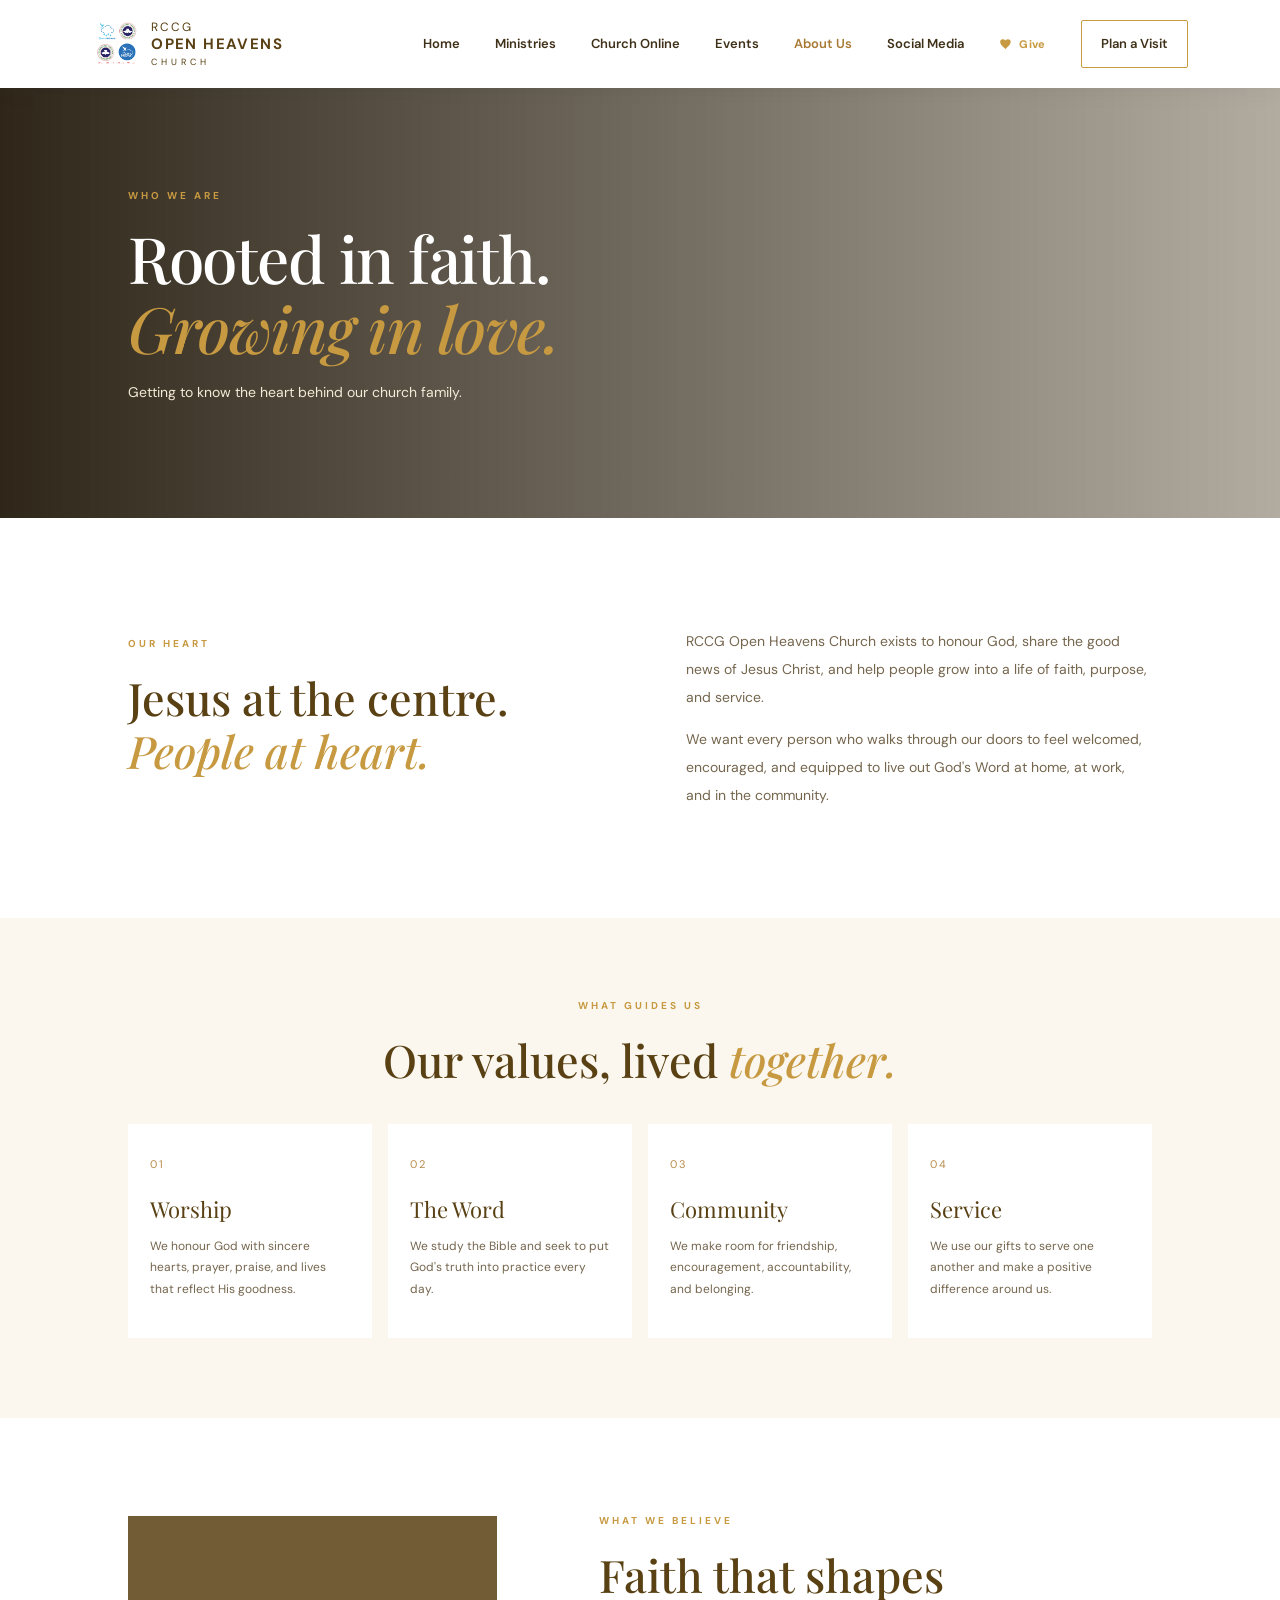
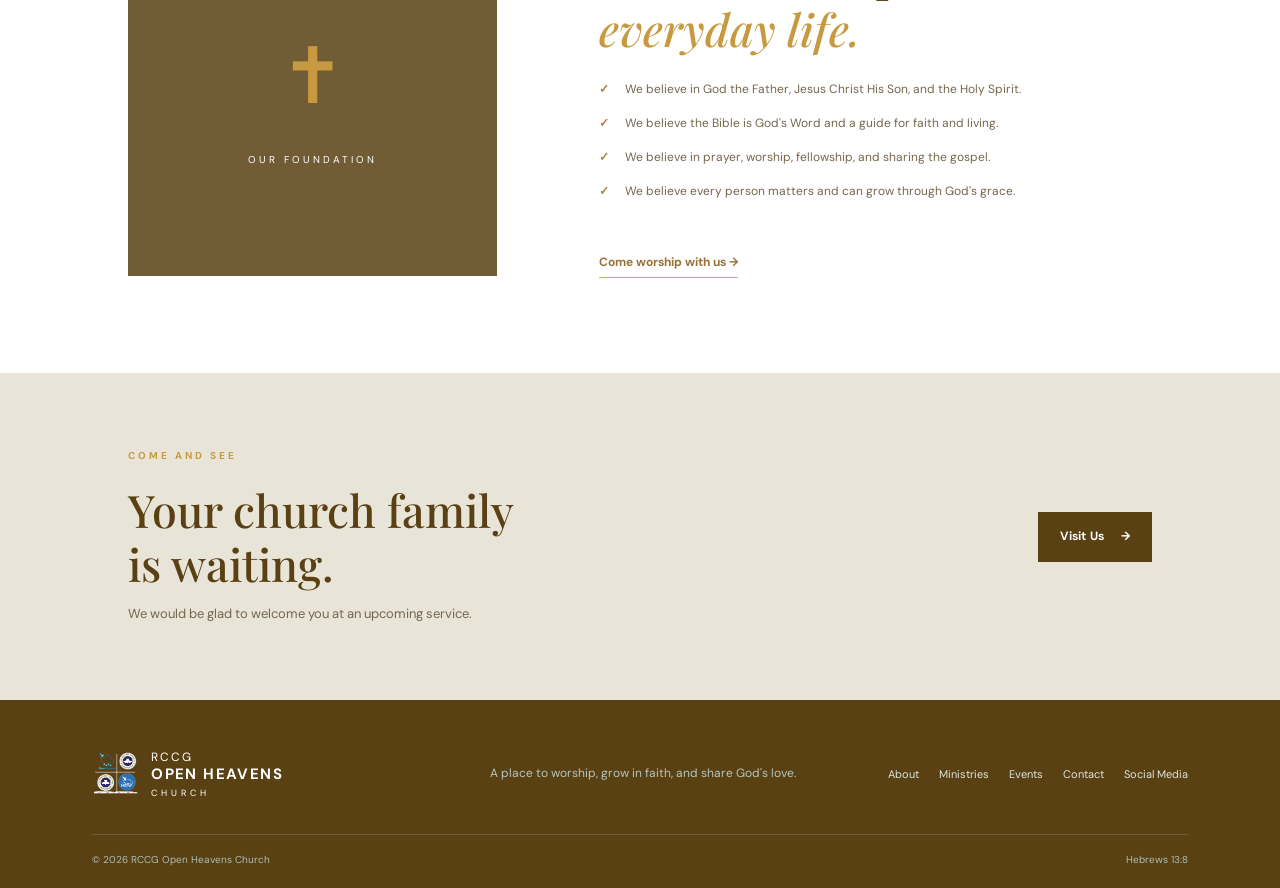
==== about.html @ aeee7080 "Update church branding and hero styling" ====
<!DOCTYPE html>
<html lang="en"><head><meta charset="UTF-8"><meta name="viewport" content="width=device-width, initial-scale=1"><meta name="description" content="Learn about the vision, values, and faith of RCCG Open Heavens Church."><title>About Us | RCCG Open Heavens Church</title><link rel="stylesheet" href="styles.css"></head><body>
<header class="site-header"><a class="brand" href="index.html"><span class="brand-mark">✦</span><span>RCCG <b>OPEN HEAVENS</b><small>CHURCH</small></span></a><button class="menu-toggle" aria-label="Open navigation" aria-expanded="false">☰</button><nav class="nav"><a href="index.html">Home</a><a href="ministries.html">Ministries</a><a href="church-online.html">Church Online</a><a href="events.html">Events</a><a class="active" href="about.html">About Us</a><a href="social.html">Social Media</a><a href="give.html">Give</a><a class="nav-cta" href="contact.html">Plan a Visit</a></nav></header>
<main><section class="page-hero about-hero"><div class="page-hero-shade"></div><div class="page-hero-content"><p class="eyebrow">WHO WE ARE</p><h1>Rooted in faith.<br><em>Growing in love.</em></h1><p>Getting to know the heart behind our church family.</p></div></section>
<section class="section-wrap about-intro"><div><p class="eyebrow">OUR HEART</p><h2>Jesus at the centre.<br><em>People at heart.</em></h2></div><div><p>RCCG Open Heavens Church exists to honour God, share the good news of Jesus Christ, and help people grow into a life of faith, purpose, and service.</p><p>We want every person who walks through our doors to feel welcomed, encouraged, and equipped to live out God's Word at home, at work, and in the community.</p></div></section>
<section class="values-section"><div class="section-heading"><p class="eyebrow">WHAT GUIDES US</p><h2>Our values, lived <em>together.</em></h2></div><div class="value-grid"><article class="value-card"><span>01</span><h3>Worship</h3><p>We honour God with sincere hearts, prayer, praise, and lives that reflect His goodness.</p></article><article class="value-card"><span>02</span><h3>The Word</h3><p>We study the Bible and seek to put God's truth into practice every day.</p></article><article class="value-card"><span>03</span><h3>Community</h3><p>We make room for friendship, encouragement, accountability, and belonging.</p></article><article class="value-card"><span>04</span><h3>Service</h3><p>We use our gifts to serve one another and make a positive difference around us.</p></article></div></section>
<section class="beliefs section-wrap"><div class="beliefs-art"><span class="cross-symbol">✝</span><p>OUR FOUNDATION</p></div><div><p class="eyebrow">WHAT WE BELIEVE</p><h2>Faith that shapes<br><em>everyday life.</em></h2><ul class="check-list"><li>We believe in God the Father, Jesus Christ His Son, and the Holy Spirit.</li><li>We believe the Bible is God's Word and a guide for faith and living.</li><li>We believe in prayer, worship, fellowship, and sharing the gospel.</li><li>We believe every person matters and can grow through God's grace.</li></ul><a class="text-link" href="contact.html">Come worship with us <span>→</span></a></div></section>
<section class="visit-cta"><div><p class="eyebrow">COME AND SEE</p><h2>Your church family<br>is waiting.</h2><p>We would be glad to welcome you at an upcoming service.</p></div><a class="button button-dark" href="contact.html">Visit Us <span>→</span></a></section></main>
<footer class="footer"><div class="footer-main"><a class="brand brand-light" href="index.html"><span class="brand-mark">✦</span><span>RCCG <b>OPEN HEAVENS</b><small>CHURCH</small></span></a><p>A place to worship, grow in faith, and share God's love.</p><div class="footer-links"><a href="about.html">About</a><a href="ministries.html">Ministries</a><a href="events.html">Events</a><a href="contact.html">Contact</a></div></div><div class="footer-bottom"><span>© <span id="year"></span> RCCG Open Heavens Church</span><span>Hebrews 13:8</span></div></footer><script src="script.js"></script></body></html>
---- styles.css ----
@import url('https://fonts.googleapis.com/css2?family=DM+Sans:wght@400;500;600;700&family=Playfair+Display:ital,wght@0,500;0,600;0,700;1,500;1,600&display=swap');
:root{--navy:#594114;--green:#806126;--gold:#c79a42;--cream:#fbf7ef;--ink:#3f3019;--muted:#75664e;--white:#fff;--line:#e8ddc6;--transition:0.35s cubic-bezier(.2,.8,.2,1)}
*{box-sizing:border-box}html{scroll-behavior:smooth}body{margin:0;color:var(--ink);font-family:'DM Sans',sans-serif;line-height:1.65;overflow-x:hidden;animation:pageFade .7s ease both}a{color:inherit;text-decoration:none}
@keyframes pageFade{from{opacity:0}to{opacity:1}}
@keyframes riseUp{from{opacity:0;transform:translateY(28px)}to{opacity:1;transform:translateY(0)}}
@keyframes floatGold{0%,100%{transform:translateY(0)}50%{transform:translateY(-5px)}}
.reveal{opacity:0;transform:translateY(28px);transition:opacity .8s ease,transform .8s ease}
.reveal-visible{opacity:1;transform:none}
.site-header{height:88px;padding:0 7.2%;display:flex;align-items:center;justify-content:space-between;background:#fff;position:relative;z-index:10;box-shadow:0 2px 22px #152d2910}.brand{display:flex;align-items:center;gap:11px;font-size:12px;letter-spacing:2px;color:var(--navy);line-height:1.25}.brand b{display:block;font-size:15px;letter-spacing:1.4px}.brand small{display:block;font-size:9px;letter-spacing:4px;margin-top:4px}.brand-mark{font-size:29px;color:var(--gold)}.nav{display:flex;align-items:center;gap:35px;font-size:13px;font-weight:600}.nav>a{transition:color var(--transition),transform var(--transition),opacity var(--transition)}.nav>a:hover,.nav>a.active{color:#a87932}.nav a:hover{transform:translateY(-1px)}.nav-cta{padding:12px 19px;border:1px solid var(--gold);border-radius:2px;transition:transform var(--transition),box-shadow var(--transition),background var(--transition)}.nav-cta:hover{transform:translateY(-2px);box-shadow:0 10px 18px rgba(199,154,66,.25)}.active-cta{background:var(--gold);color:var(--navy)!important}.menu-toggle{display:none;background:none;border:0;font-size:26px;color:var(--navy)}
.hero{position:relative;min-height:640px;display:flex;align-items:center;background:#594114 url('assets/home-worship.png') center 48%/cover;color:white}.hero-shade,.page-hero-shade{position:absolute;inset:0;background:linear-gradient(90deg,rgba(31,22,8,.92) 0%,rgba(63,46,19,.82) 43%,rgba(63,46,19,.35) 100%)}.hero-content{position:relative;z-index:1;margin-left:10%;max-width:640px;padding:80px 20px 95px 0}.eyebrow{font-size:10px;letter-spacing:3px;font-weight:700;color:var(--gold);margin:0 0 18px}.hero h1,.page-hero h1{font-family:'Playfair Display',serif;font-size:clamp(42px,5.2vw,72px);line-height:1.1;letter-spacing:-1.5px;margin:0 0 24px;font-weight:500}.hero h1 em,.page-hero h1 em,.welcome h2 em,.visit-cta h2 em,.about-intro h2 em,.values-section h2 em,.beliefs h2 em,.ministry-intro h2 em,.schedule-heading h2 em,.contact-details h2 em,.events-banner h2 em{color:var(--gold);font-weight:500}.hero-copy{font-size:15px;max-width:450px;color:#f2eadc;line-height:1.9}.hero-actions{display:flex;gap:13px;flex-wrap:wrap;margin-top:30px}.button{display:inline-flex;align-items:center;justify-content:center;gap:16px;padding:15px 22px;font-size:12px;font-weight:700;letter-spacing:.3px;border:0;cursor:pointer;transition:transform .25s ease,background .25s ease,box-shadow .25s ease}.button:hover{transform:translateY(-2px);box-shadow:0 12px 24px rgba(89,65,20,.18)}.button-gold{background:var(--gold);color:#3f3019}.button-outline{border:1px solid #ffffff91;color:white}.button-dark{background:var(--navy);color:white}.hero-note{margin-top:35px;color:#f4ead7;font-size:11px;letter-spacing:1px}.live-dot{display:inline-block;width:7px;height:7px;border-radius:50%;background:var(--gold);margin-right:9px;animation:floatGold 2.6s ease-in-out infinite}.hero-verse{position:absolute;right:7%;bottom:27px;z-index:1;max-width:300px;font-family:'Playfair Display',serif;font-size:13px;color:#fff;text-align:right}.hero-verse b{display:block;font:10px 'DM Sans',sans-serif;letter-spacing:1.5px;color:var(--gold);margin-top:7px}
.section-wrap{padding:95px 10%}.welcome{display:grid;grid-template-columns:1fr 1fr;gap:9%;align-items:center}.welcome-image{height:430px;background:url('https://images.unsplash.com/photo-1511632765486-a01980e01a18?auto=format&fit=crop&w=1000&q=80') center/cover;position:relative}.image-label{position:absolute;bottom:22px;left:22px;right:22px;background:#fff;padding:18px;display:flex;align-items:center;gap:13px}.image-label>span{font-size:27px;color:var(--gold)}.image-label b,.image-label small{display:block}.image-label b{font-size:10px;letter-spacing:1.4px}.image-label small{font-size:11px;color:var(--muted);margin-top:4px}.welcome h2,.service-band h2,.visit-cta h2,.about-intro h2,.values-section h2,.beliefs h2,.ministry-intro h2,.schedule-heading h2,.contact-details h2,.events-banner h2{font:500 clamp(33px,3.5vw,46px)/1.2 'Playfair Display',serif;margin:0 0 22px;color:var(--navy)}.welcome-text>p:not(.eyebrow){font-size:13px;color:var(--muted);line-height:2}.text-link{display:inline-block;margin-top:12px;color:#9a7138;font-size:12px;font-weight:700;border-bottom:1px solid #d7ae69;padding-bottom:5px}.service-band{background:var(--cream);padding:76px 10%;display:grid;grid-template-columns:.8fr 1.2fr;gap:10%;align-items:center}.service-band h2{margin-bottom:0}.service-list>div{display:flex;align-items:center;gap:17px;border-bottom:1px solid #dcd6ca;padding:17px 0}.service-day{display:grid;place-items:center;width:48px;height:48px;background:var(--navy);color:var(--gold);font-size:11px;font-weight:700}.service-list b,.service-list small{display:block}.service-list b{font-size:13px}.service-list small{font-size:11px;color:var(--muted);margin-top:3px}.service-arrow{margin-left:auto;color:#a87932}.quote-section{text-align:center;padding:86px 20px 80px;background:#fff}.quote-mark{font:80px/.8 'Playfair Display',serif;color:var(--gold)}.quote-section blockquote{font:italic 27px/1.5 'Playfair Display',serif;max-width:720px;margin:14px auto;color:var(--navy)}.quote-section p,.ministry-quote span{font-size:10px;letter-spacing:3px;color:#9a7138;font-weight:700}.visit-cta{padding:75px 10%;background:#e9e4d8;display:flex;justify-content:space-between;align-items:center;gap:30px}.visit-cta h2{margin-bottom:12px}.visit-cta p:not(.eyebrow){font-size:13px;color:var(--muted);margin-bottom:0}
.footer{background:var(--navy);color:#dce5df;padding:50px 7.2% 20px}.footer-main{display:grid;grid-template-columns:1fr 1fr auto;align-items:center;gap:30px;padding-bottom:35px}.brand-light{color:white}.footer-main>p{font-size:12px;color:#b7c5bd}.footer-links{display:flex;gap:20px;font-size:11px}.footer-links a:hover{color:var(--gold)}.footer-bottom{border-top:1px solid #ffffff26;padding-top:17px;display:flex;justify-content:space-between;gap:20px;font-size:10px;color:#aebdb5}
.page-hero{position:relative;min-height:430px;display:flex;align-items:center;background-position:center;background-size:cover;color:white}.about-hero{background-image:url('https://images.unsplash.com/photo-1438232992991-995b7058bbb3?auto=format&fit=crop&w=1800&q=85')}.ministry-hero{background-image:url('https://images.unsplash.com/photo-1516280440614-37939bbacd81?auto=format&fit=crop&w=1800&q=85')}.events-hero{background-image:url('https://images.unsplash.com/photo-1470229722913-7c0e2dbbafd3?auto=format&fit=crop&w=1800&q=85')}.contact-hero{background-image:url('https://images.unsplash.com/photo-1510915361894-db8b60106cb1?auto=format&fit=crop&w=1800&q=85')}.page-hero-shade{background:linear-gradient(90deg,rgba(31,22,8,.93),rgba(63,46,19,.4))}.page-hero-content{position:relative;z-index:1;margin-left:10%;padding:70px 20px 70px 0}.page-hero h1{font-size:clamp(42px,5vw,64px);margin-bottom:17px}.page-hero-content>p:last-child{font-size:14px;color:#f3ead7}
.about-intro{display:grid;grid-template-columns:1fr 1fr;gap:9%;align-items:center}.about-intro>div:nth-child(2){font-size:14px;color:var(--muted);line-height:2}.values-section{background:var(--cream);padding:80px 10%}.section-heading{text-align:center;margin-bottom:38px}.section-heading h2{margin-bottom:0}.value-grid{display:grid;grid-template-columns:repeat(4,1fr);gap:16px}.value-card{background:#fff;padding:26px 22px;min-height:205px}.value-card>span{color:#b78b4b;font-size:11px;letter-spacing:2px}.value-card h3{font:22px 'Playfair Display',serif;color:var(--navy);margin:17px 0 8px}.value-card p{font-size:12px;color:var(--muted);line-height:1.8}.beliefs{display:grid;grid-template-columns:.8fr 1.2fr;gap:10%;align-items:center}.beliefs-art{height:360px;background:linear-gradient(rgba(89,65,20,.86),rgba(89,65,20,.86)),url('https://images.unsplash.com/photo-1504052434569-70ad5836ab65?auto=format&fit=crop&w=900&q=80') center/cover;display:flex;align-items:center;justify-content:center;flex-direction:column;color:white}.cross-symbol{font-size:78px;color:var(--gold)}.beliefs-art p{font-size:10px;letter-spacing:3px}.check-list{list-style:none;padding:0;margin:25px 0}.check-list li{position:relative;padding:0 0 14px 26px;font-size:12px;color:var(--muted)}.check-list li:before{content:'✓';position:absolute;left:0;color:#ad813e;font-weight:700}
.ministry-intro{text-align:center;padding-bottom:50px}.ministry-intro h2{margin-bottom:15px}.ministry-intro>p:last-child{max-width:580px;margin:0 auto;color:var(--muted);font-size:13px}.ministry-grid-wrap{padding:0 10% 90px}.ministry-grid{display:grid;grid-template-columns:repeat(3,1fr);gap:18px}.ministry-card{padding:31px 27px;border:1px solid var(--line);background:white;transition:transform .2s,box-shadow .2s}.ministry-card:hover{transform:translateY(-4px);box-shadow:0 12px 30px #142f2910}.ministry-icon{width:47px;height:47px;background:var(--cream);display:grid;place-items:center;font-size:23px;color:#a87932}.ministry-card h3{font:22px 'Playfair Display',serif;color:var(--navy);margin:20px 0 9px}.ministry-card p{font-size:12px;color:var(--muted);line-height:1.9;min-height:67px}.ministry-card .text-link{margin-top:7px}.choir-card{position:relative;overflow:hidden;background:linear-gradient(rgba(89,65,20,.62),rgba(89,65,20,.78)),url('assets/choir-praise-team.jpeg'),url('https://images.unsplash.com/photo-1507692049790-de58290a4334?auto=format&fit=crop&w=1200&q=80');background-size:cover;background-position:center;box-shadow:inset 0 0 0 1px rgba(255,255,255,.08)}.choir-card::before{content:'';position:absolute;inset:0;background:rgba(255,255,255,.08)}.choir-card > *{position:relative;z-index:1}.choir-card .ministry-icon,.choir-card h3,.choir-card p,.choir-card .text-link{color:#fff}.choir-card .ministry-icon{background:rgba(255,255,255,.12)}.choir-card .text-link{color:#f8d88d}.prayer-card{position:relative;overflow:hidden;background:linear-gradient(rgba(89,65,20,.58),rgba(89,65,20,.75)),url('assets/prayer team.jpeg'),url('https://images.unsplash.com/photo-1516280440614-37939bbacd81?auto=format&fit=crop&w=1200&q=80');background-size:cover;background-position:center;box-shadow:inset 0 0 0 1px rgba(255,255,255,.08)}.prayer-card::before{content:'';position:absolute;inset:0;background:rgba(255,255,255,.08)}.prayer-card > *{position:relative;z-index:1}.prayer-card .ministry-icon,.prayer-card h3,.prayer-card p,.prayer-card .text-link{color:#fff}.prayer-card .ministry-icon{background:rgba(255,255,255,.12)}.prayer-card .text-link{color:#f8d88d}.family-card{position:relative;overflow:hidden;background:linear-gradient(rgba(89,65,20,.6),rgba(89,65,20,.76)),url('assets/children & family.jpeg'),url('https://images.unsplash.com/photo-1517486808906-6ca8b3d3b89b?auto=format&fit=crop&w=1200&q=80');background-size:cover;background-position:center;box-shadow:inset 0 0 0 1px rgba(255,255,255,.08)}.family-card::before{content:'';position:absolute;inset:0;background:rgba(255,255,255,.08)}.family-card > *{position:relative;z-index:1}.family-card .ministry-icon,.family-card h3,.family-card p,.family-card .text-link{color:#fff}.family-card .ministry-icon{background:rgba(255,255,255,.12)}.family-card .text-link{color:#f8d88d}.media-card{position:relative;overflow:hidden;background:linear-gradient(rgba(89,65,20,.6),rgba(89,65,20,.76)),url('assets/Media & Technical.jpeg'),url('https://images.unsplash.com/photo-1492684223066-81342ee5ff30?auto=format&fit=crop&w=1200&q=80');background-size:cover;background-position:center;box-shadow:inset 0 0 0 1px rgba(255,255,255,.08)}.media-card::before{content:'';position:absolute;inset:0;background:rgba(255,255,255,.08)}.media-card > *{position:relative;z-index:1}.media-card .ministry-icon,.media-card h3,.media-card p,.media-card .text-link{color:#fff}.media-card .ministry-icon{background:rgba(255,255,255,.12)}.media-card .text-link{color:#f8d88d}.usher-card{position:relative;overflow:hidden;background:linear-gradient(rgba(89,65,20,.6),rgba(89,65,20,.76)),url('assets/Ushering & Hospitality.jpeg'),url('https://images.unsplash.com/photo-1529156069898-49953e39b3ac?auto=format&fit=crop&w=1800&q=85');background-size:cover;background-position:center;box-shadow:inset 0 0 0 1px rgba(255,255,255,.08)}.usher-card::before{content:'';position:absolute;inset:0;background:rgba(255,255,255,.08)}.usher-card > *{position:relative;z-index:1}.usher-card .ministry-icon,.usher-card h3,.usher-card p,.usher-card .text-link{color:#fff}.usher-card .ministry-icon{background:rgba(255,255,255,.12)}.usher-card .text-link{color:#f8d88d}.outreach-card{position:relative;overflow:hidden;background:linear-gradient(rgba(89,65,20,.6),rgba(89,65,20,.76)),url('assets/Outreach & Welfare.jpeg'),url('https://images.unsplash.com/photo-1488521787991-ed7bbaae773c?auto=format&fit=crop&w=1200&q=80');background-size:cover;background-position:center;box-shadow:inset 0 0 0 1px rgba(255,255,255,.08)}.outreach-card::before{content:'';position:absolute;inset:0;background:rgba(255,255,255,.08)}.outreach-card > *{position:relative;z-index:1}.outreach-card .ministry-icon,.outreach-card h3,.outreach-card p,.outreach-card .text-link{color:#fff}.outreach-card .ministry-icon{background:rgba(255,255,255,.12)}.outreach-card .text-link{color:#f8d88d}.ministry-quote{text-align:center;background:var(--cream);padding:68px 20px}.ministry-quote blockquote{font:italic 25px/1.5 'Playfair Display',serif;max-width:690px;margin:0 auto 15px;color:var(--navy)}
.schedule-section{padding-top:80px}.schedule-heading{display:flex;justify-content:space-between;gap:40px;align-items:end;margin-bottom:35px}.schedule-heading h2{margin:0}.schedule-heading>p{max-width:350px;color:var(--muted);font-size:13px}.schedule-list{border-top:1px solid var(--line)}.schedule-item{display:grid;grid-template-columns:80px 1fr 180px;gap:24px;align-items:center;padding:23px 0;border-bottom:1px solid var(--line)}.date-tile{height:62px;background:var(--cream);display:flex;align-items:center;justify-content:center;flex-direction:column}.date-tile b{font-size:13px;color:var(--navy)}.date-tile span{font-size:8px;letter-spacing:1px;color:#9a7138}.schedule-info h3{font:22px 'Playfair Display',serif;margin:0 0 4px;color:var(--navy)}.schedule-info p{font-size:12px;color:var(--muted);margin:0}.schedule-time{text-align:right}.schedule-time b,.schedule-time span{display:block}.schedule-time b{font-size:12px;color:#9a7138}.schedule-time span{font-size:10px;color:var(--muted)}.schedule-note{font-size:11px;color:var(--muted);margin-top:20px}.events-banner{padding:70px 10%;background:var(--navy);color:white;display:flex;align-items:center;justify-content:space-between;gap:30px}.events-banner h2{color:white;margin-bottom:10px}.events-banner p:not(.eyebrow){font-size:12px;color:#c2d0c8}
.contact-layout{display:grid;grid-template-columns:.9fr 1.1fr;gap:9%;align-items:start}.contact-details>p:not(.eyebrow){font-size:13px;color:var(--muted);line-height:2}.contact-detail{display:flex;gap:14px;margin-top:25px;align-items:flex-start}.detail-icon{width:40px;height:40px;display:grid;place-items:center;background:var(--cream);color:#a87932;font-size:20px;flex-shrink:0}.contact-detail b{font-size:12px}.contact-detail p{font-size:12px;color:var(--muted);margin:3px 0 0;line-height:1.8}.contact-note{margin-top:30px;background:var(--cream);padding:20px}.contact-note b{font:19px 'Playfair Display',serif;color:var(--navy)}.contact-note p{font-size:11px;color:var(--muted);margin-bottom:0}.contact-form{background:var(--cream);padding:34px}.contact-form h3{font:27px 'Playfair Display',serif;color:var(--navy);margin:0 0 5px}.contact-form>p{font-size:11px;color:var(--muted);margin:0 0 22px}.contact-form label{display:block;font-size:11px;font-weight:700;margin:15px 0 7px}.contact-form input,.contact-form select,.contact-form textarea{width:100%;padding:13px 12px;border:1px solid #ddd7cb;background:white;color:var(--ink);font:12px 'DM Sans',sans-serif;border-radius:0;outline-color:var(--gold)}.contact-form textarea{resize:vertical}.form-submit{margin-top:20px;width:100%}.form-feedback{display:none;margin-top:15px;padding:12px;background:#e3eee5;color:#234b37;font-size:12px}.form-feedback.show{display:block}.form-disclaimer{display:block;color:var(--muted);font-size:10px;margin-top:12px}.map-placeholder{margin:0 10% 85px;padding:55px 20px;text-align:center;background:repeating-linear-gradient(45deg,#f5f2eb,#f5f2eb 12px,#efebe2 12px,#efebe2 24px)}.map-symbol{font-size:35px;color:#a87932}.map-placeholder h3{font:24px 'Playfair Display',serif;color:var(--navy);margin:8px 0}.map-placeholder p{font-size:12px;color:var(--muted)}
@media(max-width:900px){.site-header{padding:0 5%;height:78px}.nav{gap:18px}.welcome,.about-intro,.beliefs,.contact-layout{gap:6%}.section-wrap{padding:75px 7%}.service-band,.values-section{padding-left:7%;padding-right:7%}.value-grid{grid-template-columns:repeat(2,1fr)}.ministry-grid-wrap{padding-left:7%;padding-right:7%}.ministry-grid{grid-template-columns:repeat(2,1fr)}.footer-main{grid-template-columns:1fr 1fr}.footer-links{grid-column:1/-1}.visit-cta,.events-banner{padding-left:7%;padding-right:7%}}
@media(prefers-reduced-motion:reduce){html{scroll-behavior:auto}*,*::before,*::after{animation-duration:0.01ms!important;animation-iteration-count:1!important;transition-duration:0.01ms!important;scroll-behavior:auto!important}.reveal,.reveal-visible{opacity:1;transform:none}}
@media(max-width:680px){.menu-toggle{display:block}.nav{display:none;position:absolute;top:78px;left:0;right:0;padding:20px 6% 25px;background:white;box-shadow:0 15px 20px #102c2412;align-items:stretch;gap:0;flex-direction:column}.nav.nav-open{display:flex}.nav>a{padding:13px 0;border-bottom:1px solid var(--line)}.nav .nav-cta{padding:12px;margin-top:12px;text-align:center;border:1px solid var(--gold)}.hero{min-height:650px;background-position:58% center}.hero-shade{background:linear-gradient(90deg,rgba(31,22,8,.94),rgba(63,46,19,.56))}.hero-content{margin-left:7%;padding:70px 7% 100px 0}.hero h1{font-size:47px}.hero-verse{right:7%;left:7%;max-width:none;text-align:left;font-size:12px}.hero-actions{gap:9px}.button{padding:14px 15px}.welcome,.about-intro,.beliefs,.contact-layout,.service-band{grid-template-columns:1fr}.welcome{gap:35px}.welcome-image{height:320px}.service-band{gap:30px}.service-band h2{font-size:37px}.visit-cta,.events-banner{align-items:flex-start;flex-direction:column}.page-hero{min-height:380px}.page-hero-content{margin-left:7%;padding-right:7%}.page-hero h1{font-size:45px}.value-grid,.ministry-grid{grid-template-columns:1fr}.value-card{min-height:0}.beliefs-art{height:270px;order:2}.schedule-heading{display:block}.schedule-heading>p{margin-top:20px}.schedule-item{grid-template-columns:58px 1fr;gap:14px}.date-tile{height:56px}.schedule-time{grid-column:2;text-align:left;margin-top:-5px}.schedule-info h3{font-size:19px}.contact-form{padding:24px 19px}.map-placeholder{margin:0 7% 65px}.footer{padding:40px 7% 20px}.footer-main{grid-template-columns:1fr;gap:15px}.footer-links{grid-column:auto;flex-wrap:wrap}.footer-bottom{flex-direction:column;gap:8px}.quote-section blockquote{font-size:23px}.section-wrap{padding:65px 7%}}
.brand-logo{width:48px;height:48px;object-fit:contain;flex:0 0 auto}.brand-mark{display:block;width:48px;height:48px;background:url('assets/church-logo.png') center/contain no-repeat;font-size:0;flex:0 0 auto}.map-placeholder{padding:0 0 30px;overflow:hidden;background:var(--cream)}.church-map{display:block;width:100%;height:340px;border:0;margin-bottom:24px}.map-placeholder h3,.map-placeholder p,.map-placeholder .text-link{margin-left:20px;margin-right:20px}.map-placeholder .text-link{margin-top:0}
.social-hero{background-image:url('https://images.unsplash.com/photo-1529156069898-49953e39b3ac?auto=format&fit=crop&w=1800&q=85')}.social-intro{text-align:center;max-width:760px;margin:0 auto}.social-intro h2,.social-cta h2{font:500 clamp(33px,3.5vw,46px)/1.2 'Playfair Display',serif;margin:0 0 18px;color:var(--navy)}.social-intro h2 em,.social-cta h2 em{color:var(--gold);font-weight:500}.social-intro>p:last-child{font-size:13px;color:var(--muted);line-height:2}.social-grid-wrap{padding:0 10% 90px}.social-grid{display:grid;grid-template-columns:repeat(4,1fr);gap:18px}.social-card{padding:32px 25px;background:var(--cream);border:1px solid var(--line)}.social-icon{display:grid;place-items:center;width:48px;height:48px;border-radius:50%;background:var(--navy);color:var(--gold);font-size:24px;font-weight:700}.social-card h3{font:23px 'Playfair Display',serif;color:var(--navy);margin:20px 0 9px}.social-card p{font-size:12px;color:var(--muted);line-height:1.8;min-height:65px}.social-status{font-size:10px;letter-spacing:1px;color:#9a7138;font-weight:700}.social-cta{background:#e9e4d8;text-align:center;padding:75px 20px}.social-cta h2{margin-bottom:26px}@media(max-width:900px){.social-grid-wrap{padding-left:7%;padding-right:7%}.social-grid{grid-template-columns:repeat(2,1fr)}}@media(max-width:680px){.social-grid{grid-template-columns:1fr}.social-card p{min-height:0}}
.live-stream{padding-bottom:20px}.live-preview{display:grid;grid-template-columns:1.05fr .95fr;background:var(--navy);color:white;overflow:hidden}.live-preview-content{padding:62px 12%}.live-preview .eyebrow{color:var(--gold)}.live-preview h2{font:500 clamp(32px,3.7vw,47px)/1.2 'Playfair Display',serif;margin:0 0 18px}.live-preview h2 em{color:var(--gold);font-weight:500}.live-preview-content>p:not(.eyebrow){font-size:13px;line-height:2;color:#d5e0da;max-width:410px;margin-bottom:27px}.live-preview-screen{min-height:350px;display:flex;flex-direction:column;align-items:center;justify-content:center;gap:9px;background:linear-gradient(#102b29b8,#102b29b8),url('https://images.unsplash.com/photo-1506157786151-b8491531f063?auto=format&fit=crop&w=1200&q=85') center/cover;color:white;letter-spacing:2px;font-size:11px;font-weight:700}.live-preview-screen small{font-size:10px;color:#dfc18c;letter-spacing:1px;font-weight:400}.play-button{display:grid;place-items:center;width:66px;height:66px;border-radius:50%;padding-left:4px;background:var(--gold);color:var(--navy);font-size:24px;margin-bottom:7px}.live-preview .live-dot{background:#ef6262}@media(max-width:680px){.live-preview{grid-template-columns:1fr}.live-preview-content{padding:50px 9%}.live-preview-screen{min-height:255px}}
.welcome-image{background-image:linear-gradient(rgba(19,43,41,.12),rgba(19,43,41,.34)),url('assets/home-worship.png');background-position:center;background-size:cover;background-blend-mode:multiply}
.image-label>span{display:none}.image-label{gap:0}.ministry-card:last-child .ministry-icon{font-size:0}.ministry-card:last-child .ministry-icon:before{content:'+';font-size:23px}
.online-hero{min-height:510px;padding:92px 10%;display:flex;align-items:center;justify-content:space-between;gap:30px;color:white;background:linear-gradient(90deg,rgba(31,22,8,.94) 0%,rgba(63,46,19,.82) 48%,rgba(63,46,19,.38) 100%),url('assets/church online.jpeg') center/cover}.online-hero>div{max-width:650px}.online-hero h1{font:500 clamp(43px,5vw,68px)/1.1 'Playfair Display',serif;margin:0 0 22px}.online-hero h1 em,.section-title h2 em,.devotional-card h2 em,.giving-layout h2 em,.member-section h2 em{color:var(--gold);font-weight:500}.online-hero>div>p:not(.eyebrow){max-width:530px;color:#f3ead7;font-size:15px}.online-actions{display:flex;gap:12px;flex-wrap:wrap;margin-top:28px}.language-switch{align-self:flex-start;border:1px solid #ffffff91;background:transparent;color:white;padding:10px 13px;cursor:pointer;font:700 11px 'DM Sans',sans-serif;letter-spacing:.5px}.online-section{padding:85px 10%}.cream-section{background:var(--cream)}.section-title{text-align:center;max-width:680px;margin:0 auto 38px}.section-title h2,.devotional-card h2,.prayer-points h2,.giving-layout h2,.member-section h2{font:500 clamp(32px,3.5vw,46px)/1.2 'Playfair Display',serif;color:var(--navy);margin:0 0 14px}.section-title>p:last-child{font-size:13px;color:var(--muted)}.stream-layout,.devotion-layout{display:grid;grid-template-columns:1.2fr .8fr;gap:8%;align-items:center}.stream-screen{min-height:350px;padding:40px;text-align:center;display:flex;flex-direction:column;align-items:center;justify-content:center;background:linear-gradient(rgba(89,65,20,.76),rgba(89,65,20,.76)),url('assets/home-worship.png') center/cover;color:white}.stream-screen h3{font:28px 'Playfair Display',serif;margin:9px 0}.stream-screen p{font-size:12px;color:#f9f0dd;margin:0 0 22px}.stream-copy h3{font:31px 'Playfair Display',serif;color:var(--navy)}.stream-copy p{font-size:13px;color:var(--muted);line-height:2}.sermon-search{width:100%;padding:14px;border:1px solid var(--line);font:13px 'DM Sans',sans-serif}.sermon-grid{display:grid;grid-template-columns:repeat(3,1fr);gap:18px}.sermon-card{background:white;padding:28px;border:1px solid var(--line)}.sermon-card>span{font-size:10px;letter-spacing:2px;color:#9a7138;font-weight:700}.sermon-card h3{font:24px 'Playfair Display',serif;color:var(--navy);margin:18px 0 8px}.sermon-card p{font-size:12px;color:var(--muted);line-height:1.8;min-height:64px}.sermon-card a,.social-status{font-size:11px;color:#9a7138;font-weight:700}.devotion-layout{display:grid}.devotional-card{padding:55px;background:var(--navy);color:white}.devotional-card h2{color:white}.devotional-card>p:not(.eyebrow):not(.devotional-verse){font-size:14px;line-height:2;color:#f6eddc}.devotional-verse{font-size:11px;letter-spacing:2px;color:var(--gold);font-weight:700}.text-button{border:0;background:transparent;cursor:pointer}.prayer-points{padding:44px;background:var(--cream)}.prayer-points ul{padding-left:20px;color:var(--muted);font-size:13px;line-height:2.2}.prayer-form,.testimony-form{max-width:660px;margin:0 auto;display:grid;gap:11px}.prayer-form label,.giving-card label{font-size:11px;font-weight:700}.prayer-form input,.prayer-form textarea,.event-form input,.event-form select,.giving-card input,.testimony-form input,.testimony-form textarea{width:100%;padding:14px;border:1px solid var(--line);font:13px 'DM Sans',sans-serif}.consent{font-size:11px!important;font-weight:400!important;color:var(--muted)}.event-form{max-width:780px;margin:0 auto;display:grid;grid-template-columns:1fr 1fr 1fr auto;gap:10px}.ticket-result{max-width:360px;margin:28px auto 0;padding:24px;text-align:center;background:white;border:1px solid var(--line);font-size:12px}.ticket-result img{display:block;margin:15px auto}.giving-layout{display:grid;grid-template-columns:1fr 1fr;gap:12%;align-items:center;background:#e9e4d8}.giving-layout>div>p:not(.eyebrow){font-size:13px;color:var(--muted);line-height:2}.giving-card{background:white;padding:34px;display:grid;gap:10px}.payment-note,.portal-note{font-size:11px;color:var(--muted);margin:4px 0}.member-section{text-align:center;background:var(--navy);color:white}.member-section h2{color:white}.member-section>p:not(.eyebrow):not(.portal-note){font-size:13px;color:#f5ecd9;max-width:560px;margin:0 auto 25px}.member-section .portal-note{color:#f5edd9}@media(max-width:900px){.online-section{padding-left:7%;padding-right:7%}.sermon-grid{grid-template-columns:1fr 1fr}.event-form{grid-template-columns:1fr 1fr}.giving-layout{gap:7%}}@media(max-width:680px){.online-hero{padding:75px 7%;min-height:560px;align-items:flex-start;flex-direction:column}.stream-layout,.devotion-layout,.giving-layout{grid-template-columns:1fr}.sermon-grid{grid-template-columns:1fr}.event-form{grid-template-columns:1fr}.online-section{padding-top:65px;padding-bottom:65px}.stream-screen{min-height:280px}.devotional-card,.prayer-points{padding:36px 25px}}
.nav .giving-nav-icon{display:inline-flex;align-items:center;gap:6px;color:var(--gold);font-size:16px!important;font-weight:800!important;padding:0!important}.nav .giving-nav-icon svg{width:14px;height:14px;display:block;fill:currentColor;flex-shrink:0}.nav .giving-nav-icon span{font-size:11px;letter-spacing:.4px}.language-switcher{align-self:flex-start;display:flex;border:1px solid #ffffff91}.language-switcher button{border:0;background:transparent;color:white;padding:10px 12px;cursor:pointer;font:700 11px 'DM Sans',sans-serif}.language-switcher button.active{background:var(--gold);color:var(--navy)}
.giving-hero{background-image:linear-gradient(90deg,rgba(31,22,8,.94),rgba(63,46,19,.35)),url('assets/give banner');background-size:cover;background-position:58% 60%;background-repeat:no-repeat}.giving-grid{display:grid;grid-template-columns:1.2fr .8fr;gap:24px;align-items:start}.giving-card,.account-card{background:white;border:1px solid var(--line);padding:32px;box-shadow:0 10px 28px rgba(15,35,29,.04)}.giving-card h3,.account-card h3{font:28px 'Playfair Display',serif;color:var(--navy);margin:0 0 16px}.giving-card p,.account-card p{font-size:13px;color:var(--muted);line-height:1.9}.account-list{display:grid;gap:14px;margin-top:20px}.account-group + .account-group{margin-top:18px;padding-top:16px;border-top:1px solid var(--line)}.account-title{font-size:11px;letter-spacing:1.5px;text-transform:uppercase;color:#9a7138;font-weight:700;margin-bottom:10px}.account-row{display:flex;justify-content:space-between;gap:16px;padding:12px 0;border-bottom:1px solid var(--line)}.account-row:last-child{border-bottom:0}.account-row span{font-size:11px;letter-spacing:1.2px;text-transform:uppercase;color:#9a7138;font-weight:700}.account-row strong{font-size:14px;color:var(--ink);text-align:right}.giving-links{display:flex;flex-wrap:wrap;gap:12px;margin-top:24px}.giving-links .button{margin-top:0}.giving-note{margin-top:24px;padding:16px 18px;background:var(--cream);font-size:12px;color:var(--muted)}@media(max-width:900px){.giving-grid{grid-template-columns:1fr}}@media(max-width:680px){.giving-card,.account-card{padding:24px 20px}.account-row{flex-direction:column;align-items:flex-start}.account-row strong{text-align:left}}
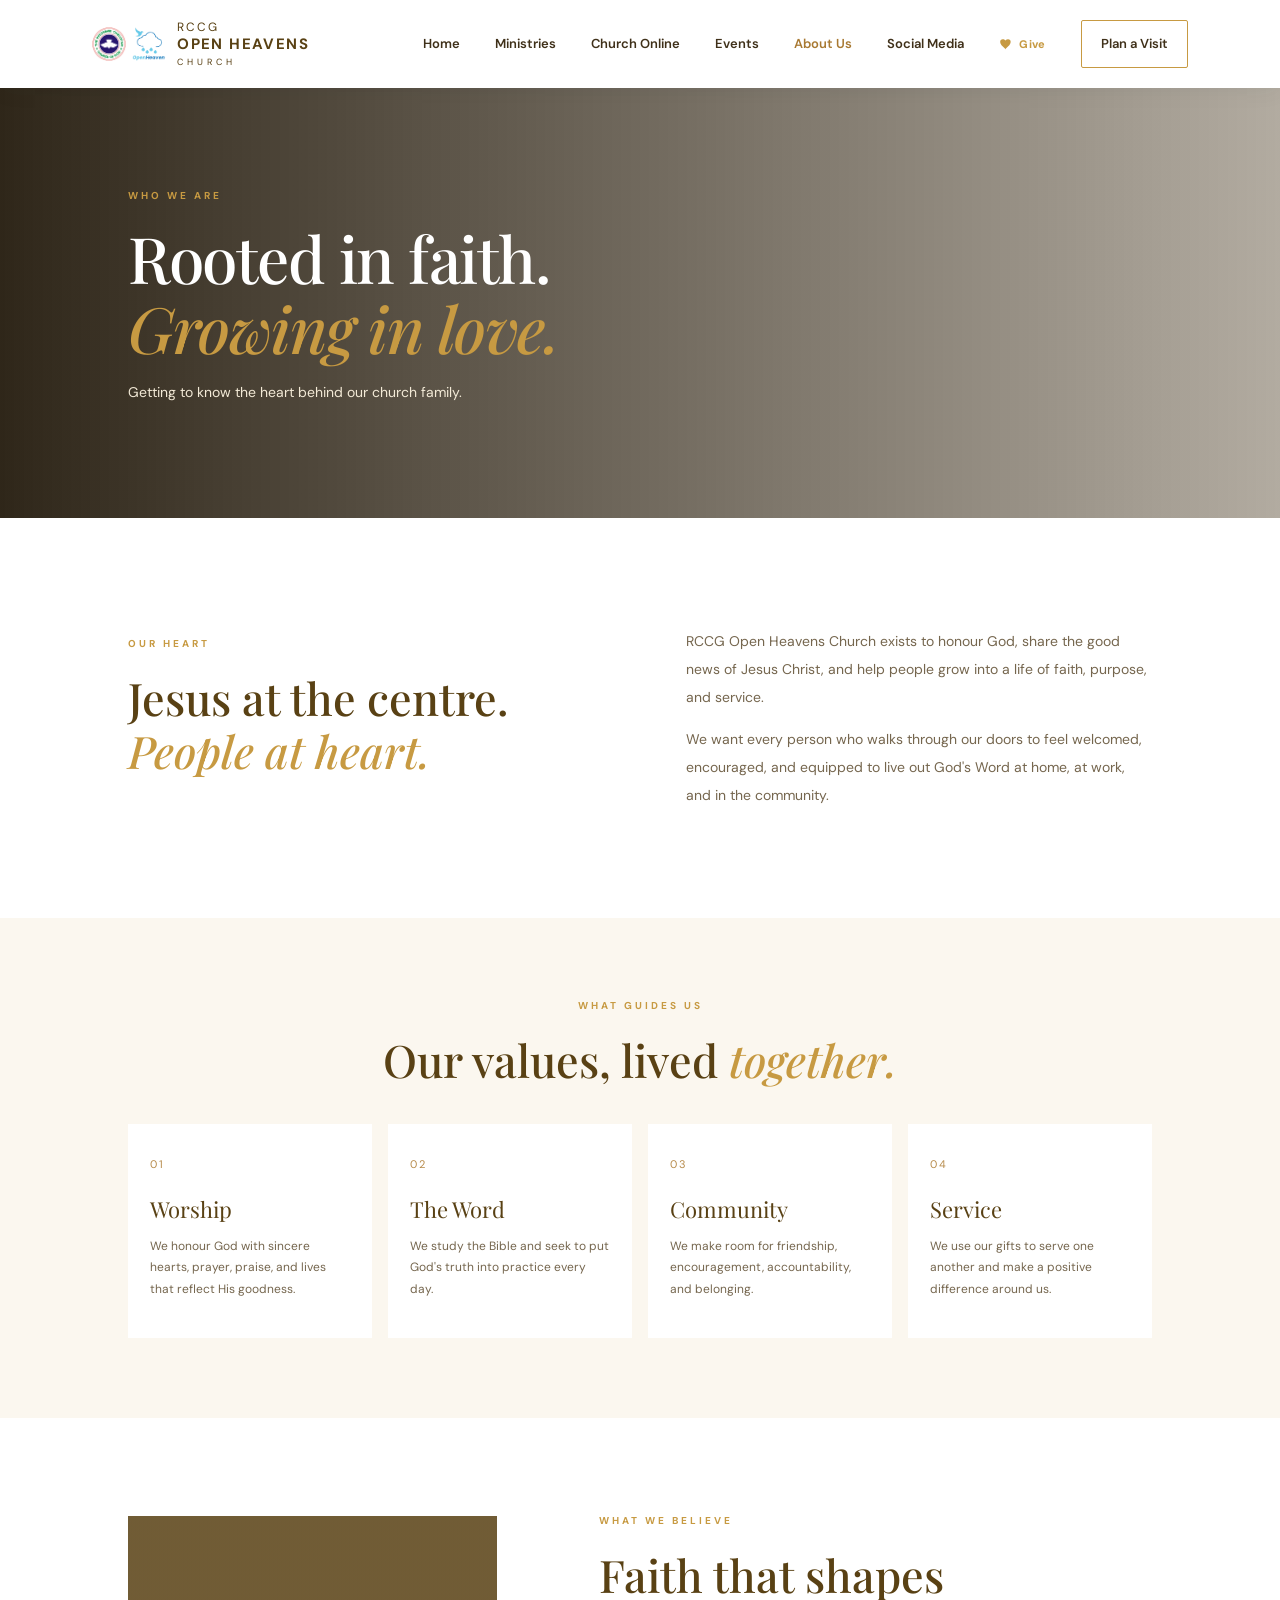
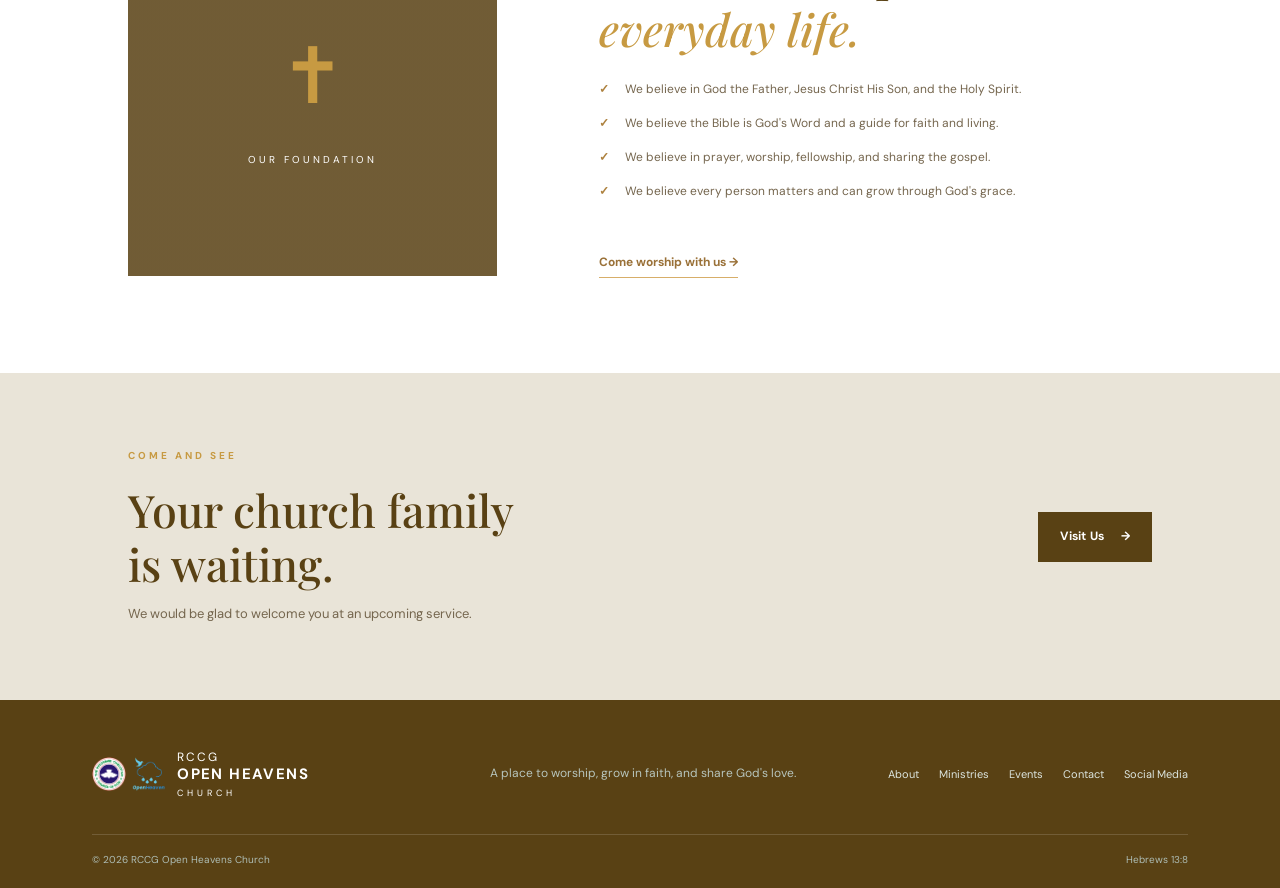
==== commit 2066ee49: "Fix encoding issues and add Vercel clean URLs" ====
--- a/about.html
+++ b/about.html
@@ -1,9 +1,13 @@
-<!DOCTYPE html>
+﻿<!DOCTYPE html>
 <html lang="en"><head><meta charset="UTF-8"><meta name="viewport" content="width=device-width, initial-scale=1"><meta name="description" content="Learn about the vision, values, and faith of RCCG Open Heavens Church."><title>About Us | RCCG Open Heavens Church</title><link rel="stylesheet" href="styles.css"></head><body>
-<header class="site-header"><a class="brand" href="index.html"><span class="brand-mark">✦</span><span>RCCG <b>OPEN HEAVENS</b><small>CHURCH</small></span></a><button class="menu-toggle" aria-label="Open navigation" aria-expanded="false">☰</button><nav class="nav"><a href="index.html">Home</a><a href="ministries.html">Ministries</a><a href="church-online.html">Church Online</a><a href="events.html">Events</a><a class="active" href="about.html">About Us</a><a href="social.html">Social Media</a><a href="give.html">Give</a><a class="nav-cta" href="contact.html">Plan a Visit</a></nav></header>
+<header class="site-header"><a class="brand" href="index.html"><span class="brand-logos"><img class="brand-logo" src="assets/rccg logo.png" alt="RCCG logo"><img class="brand-logo" src="assets/church-logo.png" alt="RCCG Open Heavens Church logo"></span><span>RCCG <b>OPEN HEAVENS</b><small>CHURCH</small></span></a><button class="menu-toggle" aria-label="Open navigation" aria-expanded="false">☰</button><nav class="nav"><a href="index.html">Home</a><a href="ministries.html">Ministries</a><a href="church-online.html">Church Online</a><a href="events.html">Events</a><a class="active" href="about.html">About Us</a><a href="social.html">Social Media</a><a href="give.html">Give</a><a class="nav-cta" href="contact.html">Plan a Visit</a></nav></header>
 <main><section class="page-hero about-hero"><div class="page-hero-shade"></div><div class="page-hero-content"><p class="eyebrow">WHO WE ARE</p><h1>Rooted in faith.<br><em>Growing in love.</em></h1><p>Getting to know the heart behind our church family.</p></div></section>
 <section class="section-wrap about-intro"><div><p class="eyebrow">OUR HEART</p><h2>Jesus at the centre.<br><em>People at heart.</em></h2></div><div><p>RCCG Open Heavens Church exists to honour God, share the good news of Jesus Christ, and help people grow into a life of faith, purpose, and service.</p><p>We want every person who walks through our doors to feel welcomed, encouraged, and equipped to live out God's Word at home, at work, and in the community.</p></div></section>
 <section class="values-section"><div class="section-heading"><p class="eyebrow">WHAT GUIDES US</p><h2>Our values, lived <em>together.</em></h2></div><div class="value-grid"><article class="value-card"><span>01</span><h3>Worship</h3><p>We honour God with sincere hearts, prayer, praise, and lives that reflect His goodness.</p></article><article class="value-card"><span>02</span><h3>The Word</h3><p>We study the Bible and seek to put God's truth into practice every day.</p></article><article class="value-card"><span>03</span><h3>Community</h3><p>We make room for friendship, encouragement, accountability, and belonging.</p></article><article class="value-card"><span>04</span><h3>Service</h3><p>We use our gifts to serve one another and make a positive difference around us.</p></article></div></section>
-<section class="beliefs section-wrap"><div class="beliefs-art"><span class="cross-symbol">✝</span><p>OUR FOUNDATION</p></div><div><p class="eyebrow">WHAT WE BELIEVE</p><h2>Faith that shapes<br><em>everyday life.</em></h2><ul class="check-list"><li>We believe in God the Father, Jesus Christ His Son, and the Holy Spirit.</li><li>We believe the Bible is God's Word and a guide for faith and living.</li><li>We believe in prayer, worship, fellowship, and sharing the gospel.</li><li>We believe every person matters and can grow through God's grace.</li></ul><a class="text-link" href="contact.html">Come worship with us <span>→</span></a></div></section>
-<section class="visit-cta"><div><p class="eyebrow">COME AND SEE</p><h2>Your church family<br>is waiting.</h2><p>We would be glad to welcome you at an upcoming service.</p></div><a class="button button-dark" href="contact.html">Visit Us <span>→</span></a></section></main>
-<footer class="footer"><div class="footer-main"><a class="brand brand-light" href="index.html"><span class="brand-mark">✦</span><span>RCCG <b>OPEN HEAVENS</b><small>CHURCH</small></span></a><p>A place to worship, grow in faith, and share God's love.</p><div class="footer-links"><a href="about.html">About</a><a href="ministries.html">Ministries</a><a href="events.html">Events</a><a href="contact.html">Contact</a></div></div><div class="footer-bottom"><span>© <span id="year"></span> RCCG Open Heavens Church</span><span>Hebrews 13:8</span></div></footer><script src="script.js"></script></body></html>+<section class="beliefs section-wrap"><div class="beliefs-art"><span class="cross-symbol">✝</span><p>OUR FOUNDATION</p></div><div><p class="eyebrow">WHAT WE BELIEVE</p><h2>Faith that shapes<br><em>everyday life.</em></h2><ul class="check-list"><li>We believe in God the Father, Jesus Christ His Son, and the Holy Spirit.</li><li>We believe the Bible is God's Word and a guide for faith and living.</li><li>We believe in prayer, worship, fellowship, and sharing the gospel.</li><li>We believe every person matters and can grow through God's grace.</li></ul><a class="text-link" href="contact.html">Come worship with us <span>&rarr;</span></a></div></section>
+<section class="visit-cta"><div><p class="eyebrow">COME AND SEE</p><h2>Your church family<br>is waiting.</h2><p>We would be glad to welcome you at an upcoming service.</p></div><a class="button button-dark" href="contact.html">Visit Us <span>&rarr;</span></a></section></main>
+<footer class="footer"><div class="footer-main"><a class="brand brand-light" href="index.html"><span class="brand-logos"><img class="brand-logo" src="assets/rccg logo.png" alt="RCCG logo"><img class="brand-logo" src="assets/church-logo.png" alt="RCCG Open Heavens Church logo"></span><span>RCCG <b>OPEN HEAVENS</b><small>CHURCH</small></span></a><p>A place to worship, grow in faith, and share God's love.</p><div class="footer-links"><a href="about.html">About</a><a href="ministries.html">Ministries</a><a href="events.html">Events</a><a href="contact.html">Contact</a></div></div><div class="footer-bottom"><span>&copy; <span id="year"></span> RCCG Open Heavens Church</span><span>Hebrews 13:8</span></div></footer><script src="script.js"></script></body></html>
+
+
+
+
--- a/styles.css
+++ b/styles.css
@@ -18,7 +18,7 @@
 @media(max-width:900px){.site-header{padding:0 5%;height:78px}.nav{gap:18px}.welcome,.about-intro,.beliefs,.contact-layout{gap:6%}.section-wrap{padding:75px 7%}.service-band,.values-section{padding-left:7%;padding-right:7%}.value-grid{grid-template-columns:repeat(2,1fr)}.ministry-grid-wrap{padding-left:7%;padding-right:7%}.ministry-grid{grid-template-columns:repeat(2,1fr)}.footer-main{grid-template-columns:1fr 1fr}.footer-links{grid-column:1/-1}.visit-cta,.events-banner{padding-left:7%;padding-right:7%}}
 @media(prefers-reduced-motion:reduce){html{scroll-behavior:auto}*,*::before,*::after{animation-duration:0.01ms!important;animation-iteration-count:1!important;transition-duration:0.01ms!important;scroll-behavior:auto!important}.reveal,.reveal-visible{opacity:1;transform:none}}
 @media(max-width:680px){.menu-toggle{display:block}.nav{display:none;position:absolute;top:78px;left:0;right:0;padding:20px 6% 25px;background:white;box-shadow:0 15px 20px #102c2412;align-items:stretch;gap:0;flex-direction:column}.nav.nav-open{display:flex}.nav>a{padding:13px 0;border-bottom:1px solid var(--line)}.nav .nav-cta{padding:12px;margin-top:12px;text-align:center;border:1px solid var(--gold)}.hero{min-height:650px;background-position:58% center}.hero-shade{background:linear-gradient(90deg,rgba(31,22,8,.94),rgba(63,46,19,.56))}.hero-content{margin-left:7%;padding:70px 7% 100px 0}.hero h1{font-size:47px}.hero-verse{right:7%;left:7%;max-width:none;text-align:left;font-size:12px}.hero-actions{gap:9px}.button{padding:14px 15px}.welcome,.about-intro,.beliefs,.contact-layout,.service-band{grid-template-columns:1fr}.welcome{gap:35px}.welcome-image{height:320px}.service-band{gap:30px}.service-band h2{font-size:37px}.visit-cta,.events-banner{align-items:flex-start;flex-direction:column}.page-hero{min-height:380px}.page-hero-content{margin-left:7%;padding-right:7%}.page-hero h1{font-size:45px}.value-grid,.ministry-grid{grid-template-columns:1fr}.value-card{min-height:0}.beliefs-art{height:270px;order:2}.schedule-heading{display:block}.schedule-heading>p{margin-top:20px}.schedule-item{grid-template-columns:58px 1fr;gap:14px}.date-tile{height:56px}.schedule-time{grid-column:2;text-align:left;margin-top:-5px}.schedule-info h3{font-size:19px}.contact-form{padding:24px 19px}.map-placeholder{margin:0 7% 65px}.footer{padding:40px 7% 20px}.footer-main{grid-template-columns:1fr;gap:15px}.footer-links{grid-column:auto;flex-wrap:wrap}.footer-bottom{flex-direction:column;gap:8px}.quote-section blockquote{font-size:23px}.section-wrap{padding:65px 7%}}
-.brand-logo{width:48px;height:48px;object-fit:contain;flex:0 0 auto}.brand-mark{display:block;width:48px;height:48px;background:url('assets/church-logo.png') center/contain no-repeat;font-size:0;flex:0 0 auto}.map-placeholder{padding:0 0 30px;overflow:hidden;background:var(--cream)}.church-map{display:block;width:100%;height:340px;border:0;margin-bottom:24px}.map-placeholder h3,.map-placeholder p,.map-placeholder .text-link{margin-left:20px;margin-right:20px}.map-placeholder .text-link{margin-top:0}
+.brand-logos{display:flex;align-items:center;gap:6px;flex:0 0 auto}.brand-logo{width:34px;height:34px;object-fit:contain;flex:0 0 auto}.brand-mark{display:block;width:48px;height:48px;background:url('assets/church-logo.png') center/contain no-repeat;font-size:0;flex:0 0 auto}.map-placeholder{padding:0 0 30px;overflow:hidden;background:var(--cream)}.church-map{display:block;width:100%;height:340px;border:0;margin-bottom:24px}.map-placeholder h3,.map-placeholder p,.map-placeholder .text-link{margin-left:20px;margin-right:20px}.map-placeholder .text-link{margin-top:0}
 .social-hero{background-image:url('https://images.unsplash.com/photo-1529156069898-49953e39b3ac?auto=format&fit=crop&w=1800&q=85')}.social-intro{text-align:center;max-width:760px;margin:0 auto}.social-intro h2,.social-cta h2{font:500 clamp(33px,3.5vw,46px)/1.2 'Playfair Display',serif;margin:0 0 18px;color:var(--navy)}.social-intro h2 em,.social-cta h2 em{color:var(--gold);font-weight:500}.social-intro>p:last-child{font-size:13px;color:var(--muted);line-height:2}.social-grid-wrap{padding:0 10% 90px}.social-grid{display:grid;grid-template-columns:repeat(4,1fr);gap:18px}.social-card{padding:32px 25px;background:var(--cream);border:1px solid var(--line)}.social-icon{display:grid;place-items:center;width:48px;height:48px;border-radius:50%;background:var(--navy);color:var(--gold);font-size:24px;font-weight:700}.social-card h3{font:23px 'Playfair Display',serif;color:var(--navy);margin:20px 0 9px}.social-card p{font-size:12px;color:var(--muted);line-height:1.8;min-height:65px}.social-status{font-size:10px;letter-spacing:1px;color:#9a7138;font-weight:700}.social-cta{background:#e9e4d8;text-align:center;padding:75px 20px}.social-cta h2{margin-bottom:26px}@media(max-width:900px){.social-grid-wrap{padding-left:7%;padding-right:7%}.social-grid{grid-template-columns:repeat(2,1fr)}}@media(max-width:680px){.social-grid{grid-template-columns:1fr}.social-card p{min-height:0}}
 .live-stream{padding-bottom:20px}.live-preview{display:grid;grid-template-columns:1.05fr .95fr;background:var(--navy);color:white;overflow:hidden}.live-preview-content{padding:62px 12%}.live-preview .eyebrow{color:var(--gold)}.live-preview h2{font:500 clamp(32px,3.7vw,47px)/1.2 'Playfair Display',serif;margin:0 0 18px}.live-preview h2 em{color:var(--gold);font-weight:500}.live-preview-content>p:not(.eyebrow){font-size:13px;line-height:2;color:#d5e0da;max-width:410px;margin-bottom:27px}.live-preview-screen{min-height:350px;display:flex;flex-direction:column;align-items:center;justify-content:center;gap:9px;background:linear-gradient(#102b29b8,#102b29b8),url('https://images.unsplash.com/photo-1506157786151-b8491531f063?auto=format&fit=crop&w=1200&q=85') center/cover;color:white;letter-spacing:2px;font-size:11px;font-weight:700}.live-preview-screen small{font-size:10px;color:#dfc18c;letter-spacing:1px;font-weight:400}.play-button{display:grid;place-items:center;width:66px;height:66px;border-radius:50%;padding-left:4px;background:var(--gold);color:var(--navy);font-size:24px;margin-bottom:7px}.live-preview .live-dot{background:#ef6262}@media(max-width:680px){.live-preview{grid-template-columns:1fr}.live-preview-content{padding:50px 9%}.live-preview-screen{min-height:255px}}
 .welcome-image{background-image:linear-gradient(rgba(19,43,41,.12),rgba(19,43,41,.34)),url('assets/home-worship.png');background-position:center;background-size:cover;background-blend-mode:multiply}
@@ -26,3 +26,22 @@
 .online-hero{min-height:510px;padding:92px 10%;display:flex;align-items:center;justify-content:space-between;gap:30px;color:white;background:linear-gradient(90deg,rgba(31,22,8,.94) 0%,rgba(63,46,19,.82) 48%,rgba(63,46,19,.38) 100%),url('assets/church online.jpeg') center/cover}.online-hero>div{max-width:650px}.online-hero h1{font:500 clamp(43px,5vw,68px)/1.1 'Playfair Display',serif;margin:0 0 22px}.online-hero h1 em,.section-title h2 em,.devotional-card h2 em,.giving-layout h2 em,.member-section h2 em{color:var(--gold);font-weight:500}.online-hero>div>p:not(.eyebrow){max-width:530px;color:#f3ead7;font-size:15px}.online-actions{display:flex;gap:12px;flex-wrap:wrap;margin-top:28px}.language-switch{align-self:flex-start;border:1px solid #ffffff91;background:transparent;color:white;padding:10px 13px;cursor:pointer;font:700 11px 'DM Sans',sans-serif;letter-spacing:.5px}.online-section{padding:85px 10%}.cream-section{background:var(--cream)}.section-title{text-align:center;max-width:680px;margin:0 auto 38px}.section-title h2,.devotional-card h2,.prayer-points h2,.giving-layout h2,.member-section h2{font:500 clamp(32px,3.5vw,46px)/1.2 'Playfair Display',serif;color:var(--navy);margin:0 0 14px}.section-title>p:last-child{font-size:13px;color:var(--muted)}.stream-layout,.devotion-layout{display:grid;grid-template-columns:1.2fr .8fr;gap:8%;align-items:center}.stream-screen{min-height:350px;padding:40px;text-align:center;display:flex;flex-direction:column;align-items:center;justify-content:center;background:linear-gradient(rgba(89,65,20,.76),rgba(89,65,20,.76)),url('assets/home-worship.png') center/cover;color:white}.stream-screen h3{font:28px 'Playfair Display',serif;margin:9px 0}.stream-screen p{font-size:12px;color:#f9f0dd;margin:0 0 22px}.stream-copy h3{font:31px 'Playfair Display',serif;color:var(--navy)}.stream-copy p{font-size:13px;color:var(--muted);line-height:2}.sermon-search{width:100%;padding:14px;border:1px solid var(--line);font:13px 'DM Sans',sans-serif}.sermon-grid{display:grid;grid-template-columns:repeat(3,1fr);gap:18px}.sermon-card{background:white;padding:28px;border:1px solid var(--line)}.sermon-card>span{font-size:10px;letter-spacing:2px;color:#9a7138;font-weight:700}.sermon-card h3{font:24px 'Playfair Display',serif;color:var(--navy);margin:18px 0 8px}.sermon-card p{font-size:12px;color:var(--muted);line-height:1.8;min-height:64px}.sermon-card a,.social-status{font-size:11px;color:#9a7138;font-weight:700}.devotion-layout{display:grid}.devotional-card{padding:55px;background:var(--navy);color:white}.devotional-card h2{color:white}.devotional-card>p:not(.eyebrow):not(.devotional-verse){font-size:14px;line-height:2;color:#f6eddc}.devotional-verse{font-size:11px;letter-spacing:2px;color:var(--gold);font-weight:700}.text-button{border:0;background:transparent;cursor:pointer}.prayer-points{padding:44px;background:var(--cream)}.prayer-points ul{padding-left:20px;color:var(--muted);font-size:13px;line-height:2.2}.prayer-form,.testimony-form{max-width:660px;margin:0 auto;display:grid;gap:11px}.prayer-form label,.giving-card label{font-size:11px;font-weight:700}.prayer-form input,.prayer-form textarea,.event-form input,.event-form select,.giving-card input,.testimony-form input,.testimony-form textarea{width:100%;padding:14px;border:1px solid var(--line);font:13px 'DM Sans',sans-serif}.consent{font-size:11px!important;font-weight:400!important;color:var(--muted)}.event-form{max-width:780px;margin:0 auto;display:grid;grid-template-columns:1fr 1fr 1fr auto;gap:10px}.ticket-result{max-width:360px;margin:28px auto 0;padding:24px;text-align:center;background:white;border:1px solid var(--line);font-size:12px}.ticket-result img{display:block;margin:15px auto}.giving-layout{display:grid;grid-template-columns:1fr 1fr;gap:12%;align-items:center;background:#e9e4d8}.giving-layout>div>p:not(.eyebrow){font-size:13px;color:var(--muted);line-height:2}.giving-card{background:white;padding:34px;display:grid;gap:10px}.payment-note,.portal-note{font-size:11px;color:var(--muted);margin:4px 0}.member-section{text-align:center;background:var(--navy);color:white}.member-section h2{color:white}.member-section>p:not(.eyebrow):not(.portal-note){font-size:13px;color:#f5ecd9;max-width:560px;margin:0 auto 25px}.member-section .portal-note{color:#f5edd9}@media(max-width:900px){.online-section{padding-left:7%;padding-right:7%}.sermon-grid{grid-template-columns:1fr 1fr}.event-form{grid-template-columns:1fr 1fr}.giving-layout{gap:7%}}@media(max-width:680px){.online-hero{padding:75px 7%;min-height:560px;align-items:flex-start;flex-direction:column}.stream-layout,.devotion-layout,.giving-layout{grid-template-columns:1fr}.sermon-grid{grid-template-columns:1fr}.event-form{grid-template-columns:1fr}.online-section{padding-top:65px;padding-bottom:65px}.stream-screen{min-height:280px}.devotional-card,.prayer-points{padding:36px 25px}}
 .nav .giving-nav-icon{display:inline-flex;align-items:center;gap:6px;color:var(--gold);font-size:16px!important;font-weight:800!important;padding:0!important}.nav .giving-nav-icon svg{width:14px;height:14px;display:block;fill:currentColor;flex-shrink:0}.nav .giving-nav-icon span{font-size:11px;letter-spacing:.4px}.language-switcher{align-self:flex-start;display:flex;border:1px solid #ffffff91}.language-switcher button{border:0;background:transparent;color:white;padding:10px 12px;cursor:pointer;font:700 11px 'DM Sans',sans-serif}.language-switcher button.active{background:var(--gold);color:var(--navy)}
 .giving-hero{background-image:linear-gradient(90deg,rgba(31,22,8,.94),rgba(63,46,19,.35)),url('assets/give banner');background-size:cover;background-position:58% 60%;background-repeat:no-repeat}.giving-grid{display:grid;grid-template-columns:1.2fr .8fr;gap:24px;align-items:start}.giving-card,.account-card{background:white;border:1px solid var(--line);padding:32px;box-shadow:0 10px 28px rgba(15,35,29,.04)}.giving-card h3,.account-card h3{font:28px 'Playfair Display',serif;color:var(--navy);margin:0 0 16px}.giving-card p,.account-card p{font-size:13px;color:var(--muted);line-height:1.9}.account-list{display:grid;gap:14px;margin-top:20px}.account-group + .account-group{margin-top:18px;padding-top:16px;border-top:1px solid var(--line)}.account-title{font-size:11px;letter-spacing:1.5px;text-transform:uppercase;color:#9a7138;font-weight:700;margin-bottom:10px}.account-row{display:flex;justify-content:space-between;gap:16px;padding:12px 0;border-bottom:1px solid var(--line)}.account-row:last-child{border-bottom:0}.account-row span{font-size:11px;letter-spacing:1.2px;text-transform:uppercase;color:#9a7138;font-weight:700}.account-row strong{font-size:14px;color:var(--ink);text-align:right}.giving-links{display:flex;flex-wrap:wrap;gap:12px;margin-top:24px}.giving-links .button{margin-top:0}.giving-note{margin-top:24px;padding:16px 18px;background:var(--cream);font-size:12px;color:var(--muted)}@media(max-width:900px){.giving-grid{grid-template-columns:1fr}}@media(max-width:680px){.giving-card,.account-card{padding:24px 20px}.account-row{flex-direction:column;align-items:flex-start}.account-row strong{text-align:left}}
+
+/* Social media card previews */
+.social-card{display:flex;flex-direction:column;gap:12px}
+.social-card .social-status{margin-top:auto}
+.social-preview{position:relative;padding:14px 14px 12px;border:1px solid #ffffff55;background:linear-gradient(rgba(31,22,8,.78),rgba(63,46,19,.68)),url('assets/home-worship.png') center/cover;color:#fff;min-height:122px;display:grid;gap:8px;overflow:hidden}
+.social-preview::before{content:'';position:absolute;inset:0;opacity:.2;background:radial-gradient(circle at 90% 10%,#ffffff 0,#ffffff00 45%)}
+.social-preview::after{content:'';position:absolute;inset:0;background:var(--preview-tint,rgba(120,74,20,.32));mix-blend-mode:screen;opacity:.52}
+.social-preview p,.social-preview small,.social-preview .preview-tag{position:relative;z-index:1}
+.preview-tag{align-self:start;display:inline-block;font-size:9px;letter-spacing:1.4px;font-weight:700;padding:4px 8px;background:#ffffff1f;border:1px solid #ffffff3b}
+.social-preview p{font-size:11px;line-height:1.6;margin:0;color:#f8f2e4}
+.social-preview small{font-size:10px;letter-spacing:.4px;color:#f3dfb6}
+.facebook-preview{--preview-tint:rgba(35,72,146,.42)}
+.instagram-preview{--preview-tint:rgba(174,56,122,.43)}
+.youtube-preview{--preview-tint:rgba(190,41,41,.43)}
+.tiktok-preview{--preview-tint:rgba(28,106,132,.4)}
+
+@media(max-width:680px){
+	.social-preview{min-height:0}
+}
